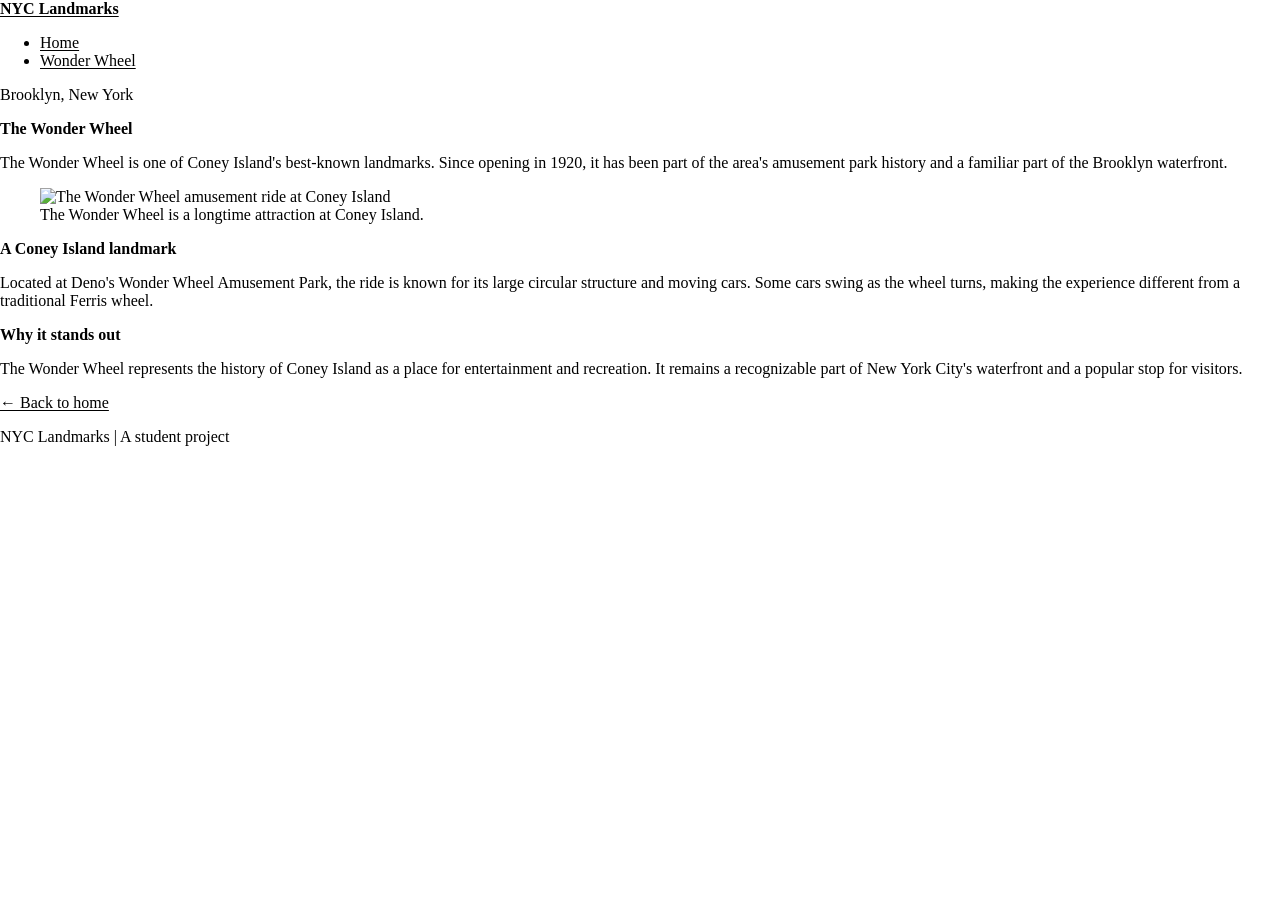
==== landmark-wonder.html @ 4aeadfff "Create landmark-wonder.html for Wonder Wheel details This HTML file provides information about the W" ====
<!DOCTYPE html>
<html lang="en">
<head>
  <meta charset="UTF-8">
  <meta name="viewport" content="width=device-width, initial-scale=1.0">
  <meta name="description" content="Learn about the Wonder Wheel, a historic landmark in Coney Island, Brooklyn.">
  <title>Wonder Wheel | NYC Landmarks</title>
  <link rel="stylesheet" href="style.css">
</head>

<body>
  <header class="site-header">
    <a class="site-title" href="index.html">NYC Landmarks</a>

    <nav aria-label="Main navigation">
      <ul>
        <li><a href="index.html">Home</a></li>
        <li><a href="landmark-wonder.html" aria-current="page">Wonder Wheel</a></li>
      </ul>
    </nav>
  </header>

  <main>
    <section class="landmark-intro">
      <p class="eyebrow">Brooklyn, New York</p>
      <h1>The Wonder Wheel</h1>
      <p>
        The Wonder Wheel is one of Coney Island's best-known landmarks.
        Since opening in 1920, it has been part of the area's amusement
        park history and a familiar part of the Brooklyn waterfront.
      </p>
    </section>

    <figure class="landmark-feature">
      <img
        src="images/wonder-wheel.jpg"
        alt="The Wonder Wheel amusement ride at Coney Island"
      >
      <figcaption>
        The Wonder Wheel is a longtime attraction at Coney Island.
      </figcaption>
    </figure>

    <section class="landmark-details">
      <h2>A Coney Island landmark</h2>
      <p>
        Located at Deno's Wonder Wheel Amusement Park, the ride is known
        for its large circular structure and moving cars. Some cars swing
        as the wheel turns, making the experience different from a
        traditional Ferris wheel.
      </p>

      <h2>Why it stands out</h2>
      <p>
        The Wonder Wheel represents the history of Coney Island as a
        place for entertainment and recreation. It remains a recognizable
        part of New York City's waterfront and a popular stop for visitors.
      </p>
    </section>

    <nav class="page-navigation" aria-label="Landmark pages">
      <a href="index.html">← Back to home</a>
    </nav>
  </main>

  <footer class="site-footer">
    <p>NYC Landmarks | A student project</p>
  </footer>
</body>
</html>
---- style.css ----
* {
  box-sizing: border-box;
}

body {
  margin: 0;
  font-family: var(--base-family);
  font-size: var(--text-size-md);
  line-height: var(--line-height-base);
  color: var(--primary-text);
  background-color: var(--primary-background);
}

header,
main,
footer {
  max-width: var(--page-width);
  margin-inline: auto;
  padding: var(--space-8);
}

.site-title {
  font-family: var(--headings-family);
  font-size: var(--text-size-lg);
  font-weight: bold;
}

h1,
h2,
h3 {
  font-family: var(--headings-family);
  line-height: var(--line-height-headings);
}

h1 {
  font-size: var(--text-size-3xl);
}

h2 {
  font-size: var(--text-size-2xl);
}

section {
  padding: var(--content-padding);
}

section + section {
  margin-top: var(--section-spacing);
}

img,
video {
  display: block;
  max-width: 100%;
  height: auto;
}

.featured-image img {
  width: 100%;
  max-height: 600px;
  object-fit: contain;
}

.image-grid {
  display: grid;
  grid-template-columns: repeat(auto-fit, minmax(250px, 1fr));
  gap: var(--grid-gap);
}

.image-grid figure {
  min-width: 0;
  margin: 0;
}

.image-grid img {
  width: 100%;
  aspect-ratio: 1 / 1;
  object-fit: cover;
}

figcaption {
  padding-block: var(--space-2);
  font-size: var(--text-size-sm);
}

a {
  color: var(--action);
  text-decoration: underline;
  text-underline-offset: 0.15em;
}

a:hover {
  color: var(--action-hover);
}

a:focus-visible {
  outline: 3px solid currentColor;
  outline-offset: 4px;
}

.video-container {
  position: relative;
  width: 100%;
}

.ratio-16-9 {
  aspect-ratio: 16 / 9;
}

.ratio-9-16 {
  aspect-ratio: 9 / 16;
}

.ratio-4-3 {
  aspect-ratio: 4 / 3;
}

.video-container iframe {
  position: absolute;
  inset: 0;
  width: 100%;
  height: 100%;
  border: 0;
}

footer {
  border-top: 1px solid var(--alternate-text);
}

@media (max-width: 600px) {
  header,
  main,
  footer {
    padding: var(--space-4);
  }

  h1 {
    font-size: var(--text-size-2xl);
  }
}
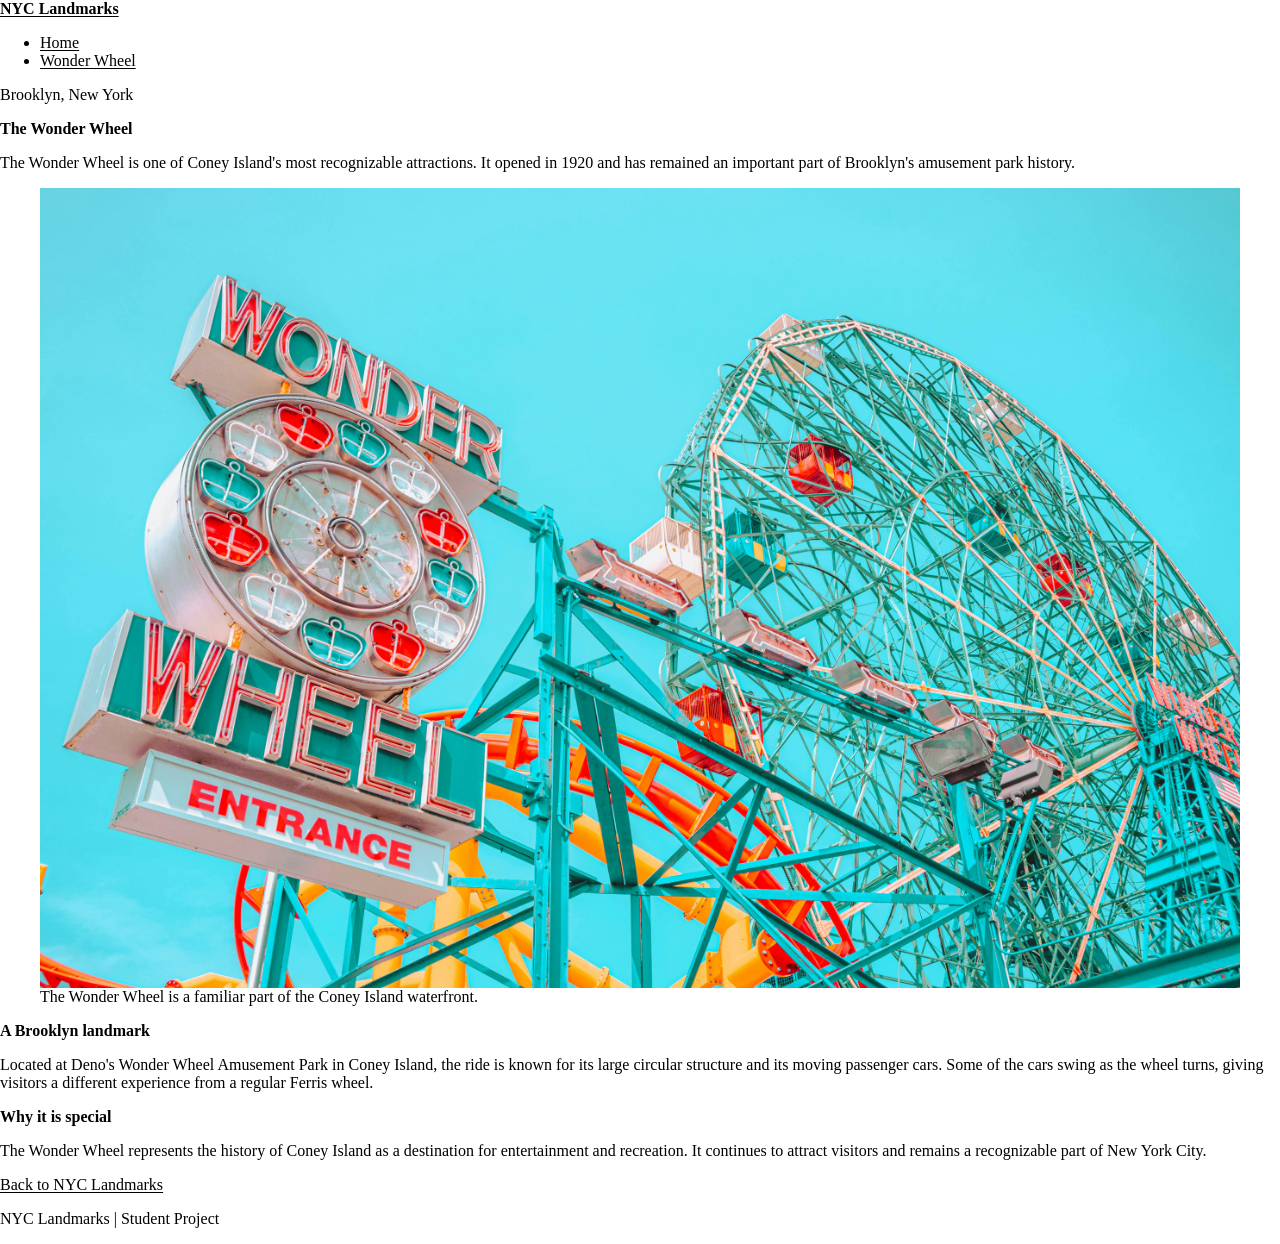
==== commit 7681666f: "Add Wonder Wheel landmark page" ====
--- a/landmark-wonder.html
+++ b/landmark-wonder.html
@@ -3,7 +3,7 @@
 <head>
   <meta charset="UTF-8">
   <meta name="viewport" content="width=device-width, initial-scale=1.0">
-  <meta name="description" content="Learn about the Wonder Wheel, a historic landmark in Coney Island, Brooklyn.">
+  <meta name="description" content="Discover the Wonder Wheel, a historic Coney Island landmark in Brooklyn, New York.">
   <title>Wonder Wheel | NYC Landmarks</title>
   <link rel="stylesheet" href="style.css">
 </head>
@@ -22,49 +22,50 @@
 
   <main>
     <section class="landmark-intro">
-      <p class="eyebrow">Brooklyn, New York</p>
+      <p>Brooklyn, New York</p>
       <h1>The Wonder Wheel</h1>
       <p>
-        The Wonder Wheel is one of Coney Island's best-known landmarks.
-        Since opening in 1920, it has been part of the area's amusement
-        park history and a familiar part of the Brooklyn waterfront.
+        The Wonder Wheel is one of Coney Island's most recognizable
+        attractions. It opened in 1920 and has remained an important
+        part of Brooklyn's amusement park history.
       </p>
     </section>
 
     <figure class="landmark-feature">
       <img
-        src="images/wonder-wheel.jpg"
-        alt="The Wonder Wheel amusement ride at Coney Island"
+        src="images/pexels-kelsey-caroline-774981359-19122990.jpg"
+        alt="The Wonder Wheel at Coney Island"
       >
       <figcaption>
-        The Wonder Wheel is a longtime attraction at Coney Island.
+        The Wonder Wheel is a familiar part of the Coney Island waterfront.
       </figcaption>
     </figure>
 
     <section class="landmark-details">
-      <h2>A Coney Island landmark</h2>
+      <h2>A Brooklyn landmark</h2>
       <p>
-        Located at Deno's Wonder Wheel Amusement Park, the ride is known
-        for its large circular structure and moving cars. Some cars swing
-        as the wheel turns, making the experience different from a
-        traditional Ferris wheel.
+        Located at Deno's Wonder Wheel Amusement Park in Coney Island,
+        the ride is known for its large circular structure and its
+        moving passenger cars. Some of the cars swing as the wheel turns,
+        giving visitors a different experience from a regular Ferris wheel.
       </p>
 
-      <h2>Why it stands out</h2>
+      <h2>Why it is special</h2>
       <p>
         The Wonder Wheel represents the history of Coney Island as a
-        place for entertainment and recreation. It remains a recognizable
-        part of New York City's waterfront and a popular stop for visitors.
+        destination for entertainment and recreation. It continues to
+        attract visitors and remains a recognizable part of New York City.
       </p>
     </section>
 
-    <nav class="page-navigation" aria-label="Landmark pages">
-      <a href="index.html">← Back to home</a>
+    <nav class="page-navigation" aria-label="Page navigation">
+      <a href="index.html">Back to NYC Landmarks</a>
     </nav>
   </main>
 
   <footer class="site-footer">
-    <p>NYC Landmarks | A student project</p>
+    <p>NYC Landmarks | Student Project</p>
   </footer>
 </body>
 </html>
+
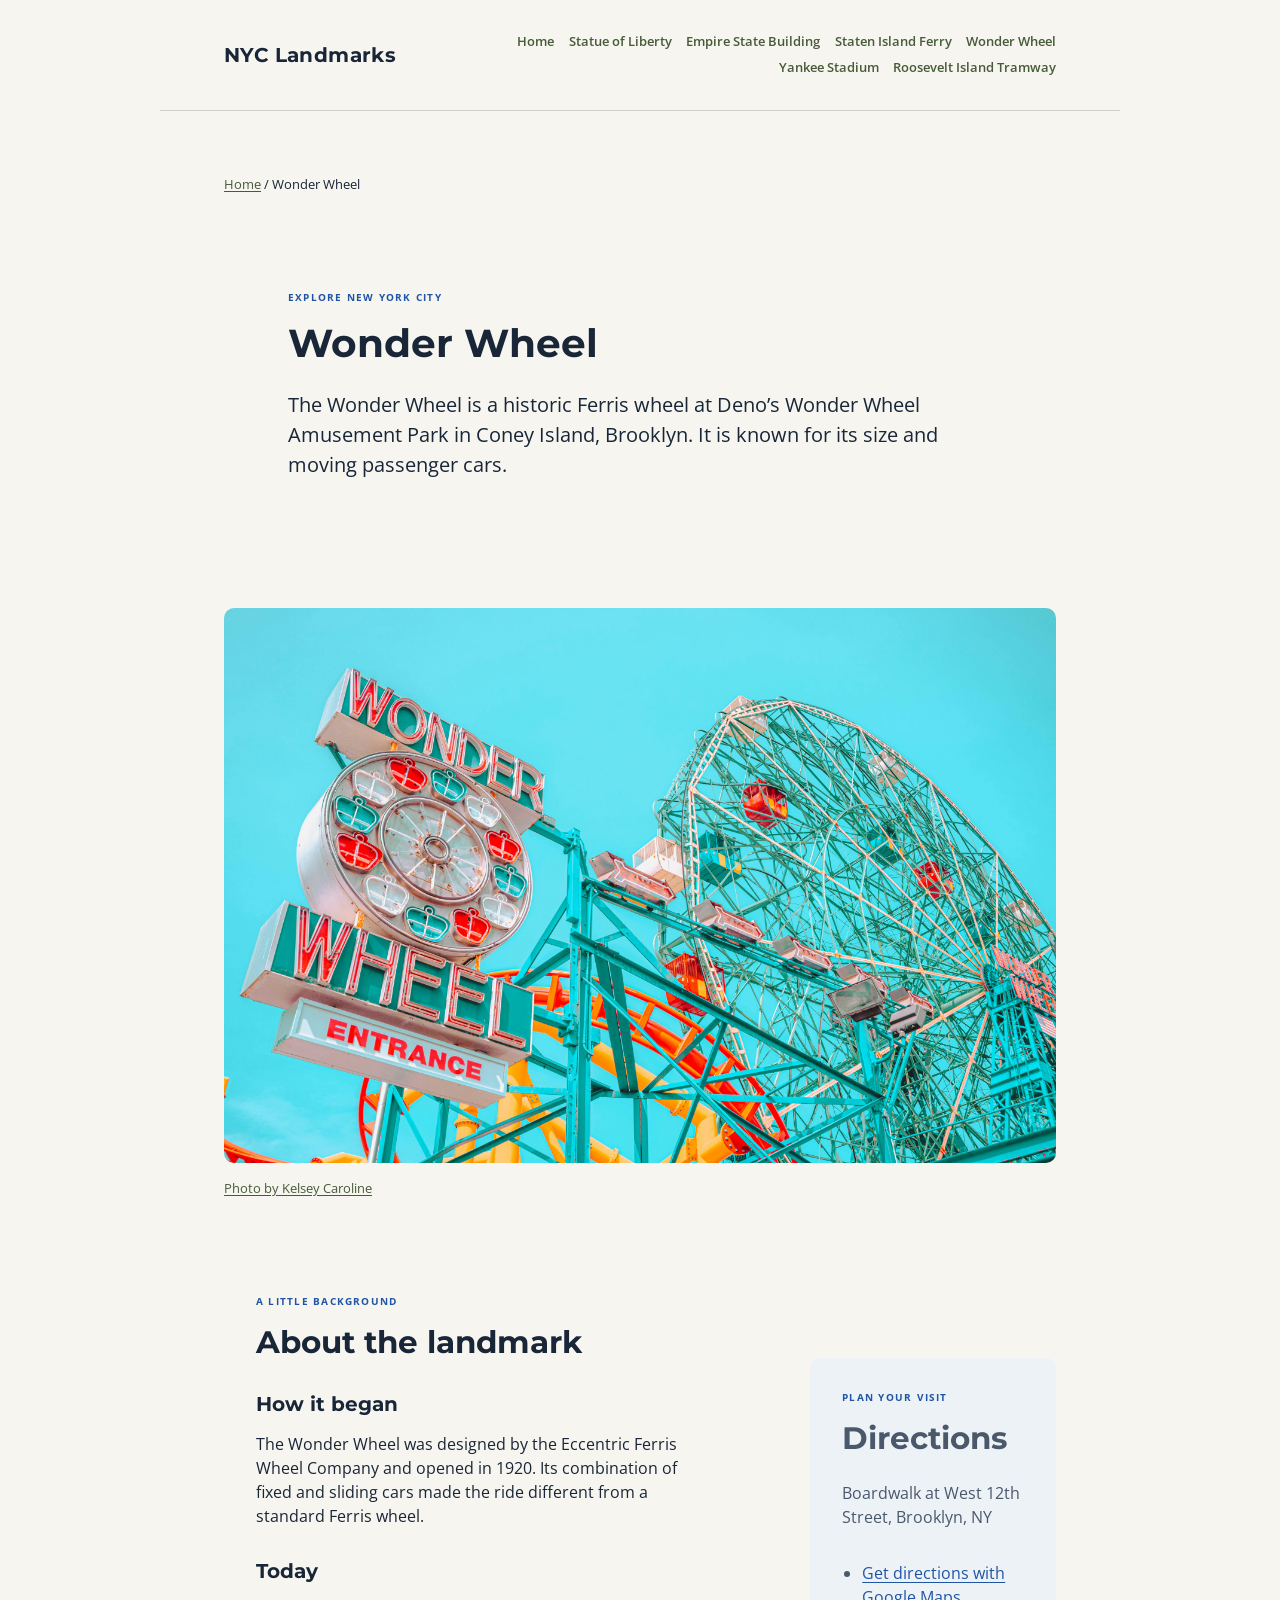
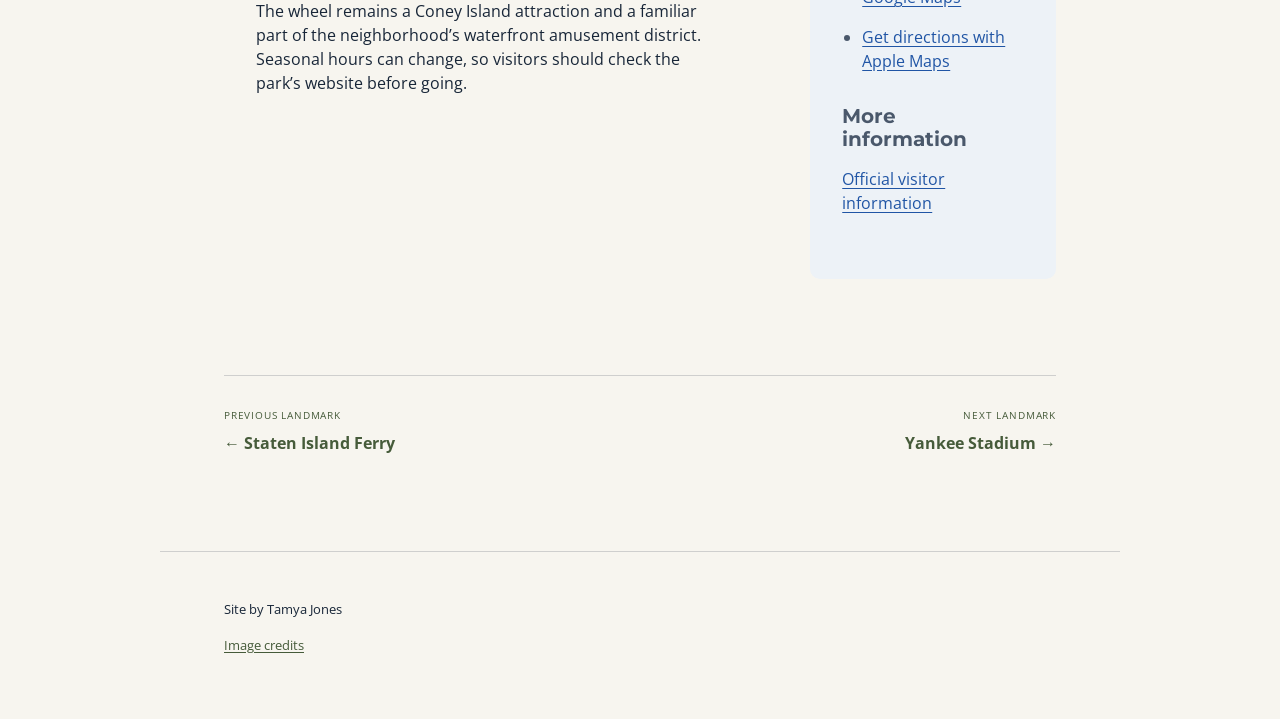
==== commit ca74455e: "Add files via upload Complete responsive NYC landmarks website" ====
--- a/landmark-wonder.html
+++ b/landmark-wonder.html
@@ -1,71 +1,60 @@
-<!DOCTYPE html>
+<!doctype html>
 <html lang="en">
 <head>
-  <meta charset="UTF-8">
-  <meta name="viewport" content="width=device-width, initial-scale=1.0">
-  <meta name="description" content="Discover the Wonder Wheel, a historic Coney Island landmark in Brooklyn, New York.">
+  <meta charset="utf-8">
+  <meta name="viewport" content="width=device-width, initial-scale=1">
+  <meta name="description" content="Learn about Wonder Wheel in New York City and find directions for a visit.">
   <title>Wonder Wheel | NYC Landmarks</title>
+  <link rel="stylesheet" href="tokens.css">
   <link rel="stylesheet" href="style.css">
 </head>
-
 <body>
   <header class="site-header">
     <a class="site-title" href="index.html">NYC Landmarks</a>
-
-    <nav aria-label="Main navigation">
-      <ul>
-        <li><a href="index.html">Home</a></li>
-        <li><a href="landmark-wonder.html" aria-current="page">Wonder Wheel</a></li>
-      </ul>
+    <nav class="site-nav" aria-label="Main navigation">
+      <a href="index.html">Home</a>
+        <a href="landmark-liberty.html">Statue of Liberty</a>
+        <a href="landmark-empire.html">Empire State Building</a>
+        <a href="landmark-ferry.html">Staten Island Ferry</a>
+        <a href="landmark-wonder.html">Wonder Wheel</a>
+        <a href="landmark-yankee.html">Yankee Stadium</a>
+        <a href="landmark-tram.html">Roosevelt Island Tramway</a>
     </nav>
   </header>
-
-  <main>
-    <section class="landmark-intro">
-      <p>Brooklyn, New York</p>
-      <h1>The Wonder Wheel</h1>
-      <p>
-        The Wonder Wheel is one of Coney Island's most recognizable
-        attractions. It opened in 1920 and has remained an important
-        part of Brooklyn's amusement park history.
-      </p>
-    </section>
-
-    <figure class="landmark-feature">
-      <img
-        src="images/pexels-kelsey-caroline-774981359-19122990.jpg"
-        alt="The Wonder Wheel at Coney Island"
-      >
-      <figcaption>
-        The Wonder Wheel is a familiar part of the Coney Island waterfront.
-      </figcaption>
-    </figure>
-
-    <section class="landmark-details">
-      <h2>A Brooklyn landmark</h2>
-      <p>
-        Located at Deno's Wonder Wheel Amusement Park in Coney Island,
-        the ride is known for its large circular structure and its
-        moving passenger cars. Some of the cars swing as the wheel turns,
-        giving visitors a different experience from a regular Ferris wheel.
-      </p>
-
-      <h2>Why it is special</h2>
-      <p>
-        The Wonder Wheel represents the history of Coney Island as a
-        destination for entertainment and recreation. It continues to
-        attract visitors and remains a recognizable part of New York City.
-      </p>
-    </section>
-
-    <nav class="page-navigation" aria-label="Page navigation">
-      <a href="index.html">Back to NYC Landmarks</a>
+  <main class="landmark-main">
+    <nav class="breadcrumb" aria-label="Breadcrumb"><a href="index.html">Home</a><span aria-hidden="true"> / </span><span>Wonder Wheel</span></nav>
+    <article class="landmark-detail">
+      <header class="landmark-heading"><p class="eyebrow">Explore New York City</p><h1>Wonder Wheel</h1><p class="intro">The Wonder Wheel is a historic Ferris wheel at Deno’s Wonder Wheel Amusement Park in Coney Island, Brooklyn. It is known for its size and moving passenger cars.</p></header>
+      <figure class="hero-figure">
+        <picture>
+          <source media="(max-width: 600px)" srcset="images/square/pexels-kelsey-caroline-774981359-19122990_square.jpg">
+          <source media="(min-width: 601px)" srcset="images/pexels-kelsey-caroline-774981359-19122990.jpg">
+          <img src="images/pexels-kelsey-caroline-774981359-19122990.jpg" alt="Wonder Wheel ferris wheel at Coney Island" width="1200" height="800">
+        </picture>
+        <figcaption><a href="https://www.pexels.com/photo/ferris-wheel-in-amusement-park-19122990/" target="_blank" rel="noopener noreferrer">Photo by Kelsey Caroline</a></figcaption>
+      </figure>
+      <div class="detail-grid">
+        <section class="content-section" aria-labelledby="about-title">
+          <p class="eyebrow">A little background</p><h2 id="about-title">About the landmark</h2>
+          <h3>How it began</h3><p>The Wonder Wheel was designed by the Eccentric Ferris Wheel Company and opened in 1920. Its combination of fixed and sliding cars made the ride different from a standard Ferris wheel.</p>
+          <h3>Today</h3><p>The wheel remains a Coney Island attraction and a familiar part of the neighborhood’s waterfront amusement district. Seasonal hours can change, so visitors should check the park’s website before going.</p>
+        </section>
+        <section class="visit-card" aria-labelledby="visit-title">
+          <p class="eyebrow">Plan your visit</p><h2 id="visit-title">Directions</h2>
+          <p>Boardwalk at West 12th Street, Brooklyn, NY</p>
+          <ul class="direction-links"><li><a href="https://www.google.com/maps/search/?api=1&query=Boardwalk+at+West+12th+Street,+Brooklyn,+NY" target="_blank" rel="noopener noreferrer">Get directions with Google Maps</a></li><li><a href="https://maps.apple.com/?q=Boardwalk+at+West+12th+Street,+Brooklyn,+NY" target="_blank" rel="noopener noreferrer">Get directions with Apple Maps</a></li></ul>
+          <h3>More information</h3><p><a href="https://www.denoswonderwheel.com/" target="_blank" rel="noopener noreferrer">Official visitor information</a></p>
+        </section>
+      </div>
+    </article>
+    <nav class="page-navigation" aria-label="Landmark pages">
+      <a class="previous-link" href="landmark-ferry.html"><span>Previous landmark</span><strong>← Staten Island Ferry</strong></a>
+      <a class="next-link" href="landmark-yankee.html"><span>Next landmark</span><strong>Yankee Stadium →</strong></a>
     </nav>
   </main>
-
   <footer class="site-footer">
-    <p>NYC Landmarks | Student Project</p>
+    <p>Site by Tamya Jones</p>
+    <p><a href="images/credits.txt">Image credits</a></p>
   </footer>
 </body>
 </html>
-
--- a/tokens.css
+++ b/tokens.css
@@ -0,0 +1,189 @@
+@import url("https://fonts.googleapis.com/css2?family=Montserrat&family=Open+Sans&display=swap");
+
+/* Design System Tokens: Set Base CSS variable values. */
+:root {
+  /* Typographic Styles */
+  --text-size-xs: 0.64rem;
+  --text-size-sm: 0.8rem;
+  --text-size-md: 1rem;
+  --text-size-lg: 1.25rem;
+  --text-size-xl: 1.563rem;
+  --text-size-2xl: 1.953rem;
+  --text-size-3xl: 2.441rem;
+  --line-height-base: 1.5;
+  --line-height-headings: 1.15;
+  --headings-family: "Montserrat", sans-serif;
+  --base-family: "Open Sans", sans-serif;
+
+  /* Color Styles */
+  --primary-text: #182638;
+  --primary-background: #F7F5EF;
+  --action: #465B3A;
+  --action-hover: #2F4027;
+  --button-text: #FFFFFF;
+
+  --alternate-text: #4A586B;
+  --alternate-background: #EDF2F7;
+  --alternate-action: #2055A5;
+  --alternate-action-hover: #163D79;
+  --alternate-button-text: #FFFFFF;
+
+  /* Spacing Units */
+  --space-unit: 0.5rem;
+  --space-1: calc(var(--space-unit) * 1);
+  --space-2: calc(var(--space-unit) * 2);
+  --space-3: calc(var(--space-unit) * 3);
+  --space-4: calc(var(--space-unit) * 4);
+  --space-6: calc(var(--space-unit) * 6);
+  --space-8: calc(var(--space-unit) * 8);
+  --space-12: calc(var(--space-unit) * 12);
+  --space-16: calc(var(--space-unit) * 16);
+  --space-24: calc(var(--space-unit) * 24);
+  --space-32: calc(var(--space-unit) * 32);
+
+  /* Layout Styles */
+  --page-width: 60rem;
+  --grid-gap: var(--space-4);
+  --section-spacing: var(--space-12);
+  --content-padding: var(--space-4);
+}
+
+html {
+  font-size: 16px;
+}
+
+* {
+  box-sizing: border-box;
+}
+
+body {
+  margin: 0;
+  font-family: var(--base-family);
+  font-size: var(--text-size-md);
+  line-height: var(--line-height-base);
+  color: var(--primary-text);
+  background-color: var(--primary-background);
+  overflow-wrap: break-word;
+}
+
+/* Typography */
+h1, h2, h3, h4, h5, h6 {
+  font-family: var(--headings-family);
+  line-height: var(--line-height-headings);
+}
+
+h1 {
+  font-size: var(--text-size-3xl);
+}
+
+h2 {
+  font-size: var(--text-size-2xl);
+}
+
+h3 {
+  font-size: var(--text-size-xl);
+}
+
+h4 {
+  font-size: var(--text-size-lg);
+}
+
+h5 {
+  font-size: var(--text-size-md);
+}
+
+h6 {
+  font-size: var(--text-size-sm);
+}
+
+
+/* Clean heading defaults assuming parent sections handle top spacing */
+h1 {
+  margin-block-start: 0;
+  margin-block-end: var(--space-4); /* 32px on 8px base */
+}
+
+h2 {
+  margin-block-start: 0;
+  margin-block-end: var(--space-3); /* 24px on 8px base */
+}
+
+h3 {
+  margin-block-start: 0;
+  margin-block-end: var(--space-2); /* 16px on 8px base */
+}
+
+h4, h5, h6 {
+  margin-block-start: 0;
+  margin-block-end: var(--space-2); /* 16px on 8px base */
+}
+
+p, ul, ol {
+  margin: 0 0 var(--space-4);
+}
+
+small {
+  font-size: var(--text-size-sm);
+}
+
+/* Layout */
+header, main, footer {
+  max-width: var(--page-width);
+  margin-inline: auto;
+  padding: var(--space-8);
+}
+
+section, .alternate {
+  padding: var(--content-padding);
+}
+
+section + section {
+  margin-top: var(--section-spacing);
+}
+
+/* Site identity stays separate from the page heading. */
+.site-title {
+  font-size: var(--text-size-lg);
+}
+
+/* Add the alternate class to an element to apply alternate styling. */
+.alternate {
+  --action: var(--alternate-action);
+  --action-hover: var(--alternate-action-hover);
+  --button-text: var(--alternate-button-text);
+  color: var(--alternate-text);
+  background-color: var(--alternate-background);
+}
+
+/* Links and buttons */
+a {
+  color: var(--action);
+  text-decoration: underline;
+  text-underline-offset: 0.15em;
+}
+
+a:hover {
+  color: var(--action-hover);
+}
+
+button, .button {
+  display: inline-block;
+  border: 0;
+  padding: var(--space-3) var(--space-4);
+  font: inherit;
+  color: var(--button-text);
+  background-color: var(--action);
+  text-decoration: none;
+  cursor: pointer;
+}
+
+button:hover, .button:hover {
+  color: var(--button-text);
+  background-color: var(--action-hover);
+}
+
+a:focus-visible, button:focus-visible {
+  outline: 3px solid currentColor;
+  outline-offset: 4px;
+}
+
--- a/style.css
+++ b/style.css
@@ -1,141 +1,61 @@
-
-* {
-  box-sizing: border-box;
-}
-
-body {
-  margin: 0;
-  font-family: var(--base-family);
-  font-size: var(--text-size-md);
-  line-height: var(--line-height-base);
-  color: var(--primary-text);
-  background-color: var(--primary-background);
-}
-
-header,
-main,
-footer {
-  max-width: var(--page-width);
-  margin-inline: auto;
-  padding: var(--space-8);
-}
-
-.site-title {
-  font-family: var(--headings-family);
-  font-size: var(--text-size-lg);
-  font-weight: bold;
-}
-
-h1,
-h2,
-h3 {
-  font-family: var(--headings-family);
-  line-height: var(--line-height-headings);
-}
-
-h1 {
-  font-size: var(--text-size-3xl);
-}
-
-h2 {
-  font-size: var(--text-size-2xl);
-}
-
-section {
-  padding: var(--content-padding);
-}
-
-section + section {
-  margin-top: var(--section-spacing);
-}
-
-img,
-video {
-  display: block;
-  max-width: 100%;
-  height: auto;
-}
-
-.featured-image img {
-  width: 100%;
-  max-height: 600px;
-  object-fit: contain;
-}
-
-.image-grid {
-  display: grid;
-  grid-template-columns: repeat(auto-fit, minmax(250px, 1fr));
-  gap: var(--grid-gap);
-}
-
-.image-grid figure {
-  min-width: 0;
-  margin: 0;
-}
-
-.image-grid img {
-  width: 100%;
-  aspect-ratio: 1 / 1;
-  object-fit: cover;
-}
-
-figcaption {
-  padding-block: var(--space-2);
-  font-size: var(--text-size-sm);
-}
-
-a {
-  color: var(--action);
-  text-decoration: underline;
-  text-underline-offset: 0.15em;
-}
-
-a:hover {
-  color: var(--action-hover);
-}
-
-a:focus-visible {
-  outline: 3px solid currentColor;
-  outline-offset: 4px;
-}
-
-.video-container {
-  position: relative;
-  width: 100%;
-}
-
-.ratio-16-9 {
-  aspect-ratio: 16 / 9;
-}
-
-.ratio-9-16 {
-  aspect-ratio: 9 / 16;
-}
-
-.ratio-4-3 {
-  aspect-ratio: 4 / 3;
-}
-
-.video-container iframe {
-  position: absolute;
-  inset: 0;
-  width: 100%;
-  height: 100%;
-  border: 0;
-}
-
-footer {
-  border-top: 1px solid var(--alternate-text);
-}
-
-@media (max-width: 600px) {
-  header,
-  main,
-  footer {
-    padding: var(--space-4);
-  }
-
-  h1 {
-    font-size: var(--text-size-2xl);
-  }
-}
+/* NYC Landmarks — Project 2 updated for the Project 3 multi-page site. */
+*, *::before, *::after { box-sizing: border-box; }
+html { scroll-behavior: smooth; }
+body { margin: 0; color: var(--primary-text); background: var(--primary-background); font-family: var(--base-family); font-size: var(--text-size-md); line-height: var(--line-height-base); overflow-wrap: break-word; }
+img, video { display: block; max-width: 100%; height: auto; }
+a { color: var(--action); text-underline-offset: .18em; }
+a:hover { color: var(--action-hover); }
+a:focus-visible { outline: 3px solid var(--action); outline-offset: 4px; border-radius: 2px; }
+.site-header, main, .site-footer { width: min(100% - 2.5rem, var(--page-width)); margin-inline: auto; }
+.site-header { display: flex; align-items: center; justify-content: space-between; gap: var(--space-6); padding-block: var(--space-4); border-bottom: 1px solid rgb(24 38 56 / 18%); }
+.site-title { flex: 0 0 auto; color: var(--primary-text); font-family: var(--headings-family); font-size: var(--text-size-lg); font-weight: 700; letter-spacing: .02em; text-decoration: none; }
+.site-nav { display: flex; flex-wrap: wrap; justify-content: flex-end; gap: .45rem .9rem; }
+.site-nav a { font-size: var(--text-size-sm); font-weight: 600; text-decoration: none; }
+main { padding-block: var(--space-8) var(--space-12); }
+h1, h2, h3 { font-family: var(--headings-family); line-height: var(--line-height-headings); }
+h1 { margin: 0 0 var(--space-3); font-size: clamp(2rem, 4vw, var(--text-size-3xl)); }
+h2 { margin: 0 0 var(--space-4); font-size: var(--text-size-2xl); }
+h3 { margin: var(--space-4) 0 var(--space-2); font-size: var(--text-size-lg); }
+p { margin: 0 0 var(--space-4); }
+.intro { max-width: 68ch; font-size: var(--text-size-lg); }
+.eyebrow { margin-bottom: var(--space-2); color: var(--alternate-action); font-size: var(--text-size-xs); font-weight: 700; letter-spacing: .12em; text-transform: uppercase; }
+.home-intro { padding-block: var(--space-6) var(--space-2); }
+.video-section { margin-top: var(--space-6); }
+.videoWrapper { position: relative; width: 100%; overflow: hidden; border-radius: 10px; }
+.ratio-16-9 { aspect-ratio: 16 / 9; } .ratio-9-16 { aspect-ratio: 9 / 16; } .ratio-4-3 { aspect-ratio: 4 / 3; }
+.videoWrapper iframe { position: absolute; inset: 0; width: 100%; height: 100%; border: 0; }
+.featured-image, .landmark-section { margin-top: var(--section-spacing); }
+.section-heading { margin-bottom: var(--space-4); }
+.featured-link picture, .featured-link img { display: block; width: 100%; }
+.featured-link img { max-height: 36rem; object-fit: cover; border-radius: 10px; }
+.featured-credit, .hero-figure figcaption, .card-credit { margin-top: var(--space-2); font-size: var(--text-size-sm); }
+.landmark-grid { display: grid; grid-template-columns: repeat(auto-fit, minmax(min(100%, 15rem), 1fr)); gap: var(--grid-gap); }
+.landmark-card { margin: 0; min-width: 0; overflow: hidden; padding-bottom: var(--space-3); background: #fff; border: 1px solid rgb(24 38 56 / 14%); border-radius: 10px; }
+.card-link { display: block; color: var(--primary-text); text-decoration: none; }
+.landmark-card img { width: 100%; aspect-ratio: 1 / 1; object-fit: cover; }
+.card-title { display: block; padding: var(--space-3) var(--space-3) 0; font-family: var(--headings-family); font-size: var(--text-size-lg); font-weight: 700; }
+.card-credit { padding-inline: var(--space-3); margin-bottom: 0; }
+.card-credit a { font-size: var(--text-size-xs); }
+.breadcrumb { margin-bottom: var(--space-4); font-size: var(--text-size-sm); }
+.landmark-heading { margin-bottom: var(--space-4); }
+.hero-figure { margin: 0; }
+.hero-figure picture, .hero-figure img { display: block; width: 100%; }
+.hero-figure img { max-height: 38rem; object-fit: cover; border-radius: 10px; }
+.detail-grid { display: grid; grid-template-columns: minmax(0, 1.7fr) minmax(15rem, .8fr); gap: var(--space-8); margin-top: var(--space-8); align-items: start; }
+.content-section { max-width: 70ch; }
+.visit-card { padding: var(--space-4); background: var(--alternate-background); color: var(--alternate-text); border-radius: 10px; }
+.visit-card a { color: var(--alternate-action); }
+.visit-card h2 { margin-bottom: var(--space-3); }
+.visit-card h3 { margin-top: var(--space-4); }
+.direction-links { padding-left: 1.25rem; }
+.direction-links li { margin-bottom: var(--space-2); }
+.page-navigation { display: flex; justify-content: space-between; gap: var(--space-4); margin-top: var(--section-spacing); padding-top: var(--space-4); border-top: 1px solid rgb(24 38 56 / 18%); }
+.page-navigation a { display: flex; flex-direction: column; gap: var(--space-1); max-width: 48%; text-decoration: none; }
+.page-navigation span { font-size: var(--text-size-xs); text-transform: uppercase; letter-spacing: .08em; }
+.page-navigation strong { font-size: var(--text-size-md); }
+.next-link { text-align: right; margin-left: auto; }
+.site-footer { padding-block: var(--space-6); border-top: 1px solid rgb(24 38 56 / 18%); font-size: var(--text-size-sm); }
+.site-footer p { margin-bottom: var(--space-2); }
+@media (max-width: 900px) { .site-header { align-items: flex-start; flex-direction: column; } .site-nav { justify-content: flex-start; } .detail-grid { grid-template-columns: 1fr; } .visit-card { max-width: 100%; } }
+@media (max-width: 600px) { .site-header, main, .site-footer { width: min(100% - 1.25rem, var(--page-width)); } .site-nav { display: grid; grid-template-columns: repeat(2, minmax(0, 1fr)); width: 100%; gap: .55rem .75rem; } .site-nav a { padding-block: .2rem; } main { padding-block: var(--space-6) var(--space-8); } .page-navigation { flex-direction: column; } .page-navigation a { max-width: 100%; } .next-link { text-align: left; margin-left: 0; } .visit-card { padding: var(--space-4); } }
+@media (min-width: 1100px) { .landmark-grid { grid-template-columns: repeat(3, minmax(0, 1fr)); } }
